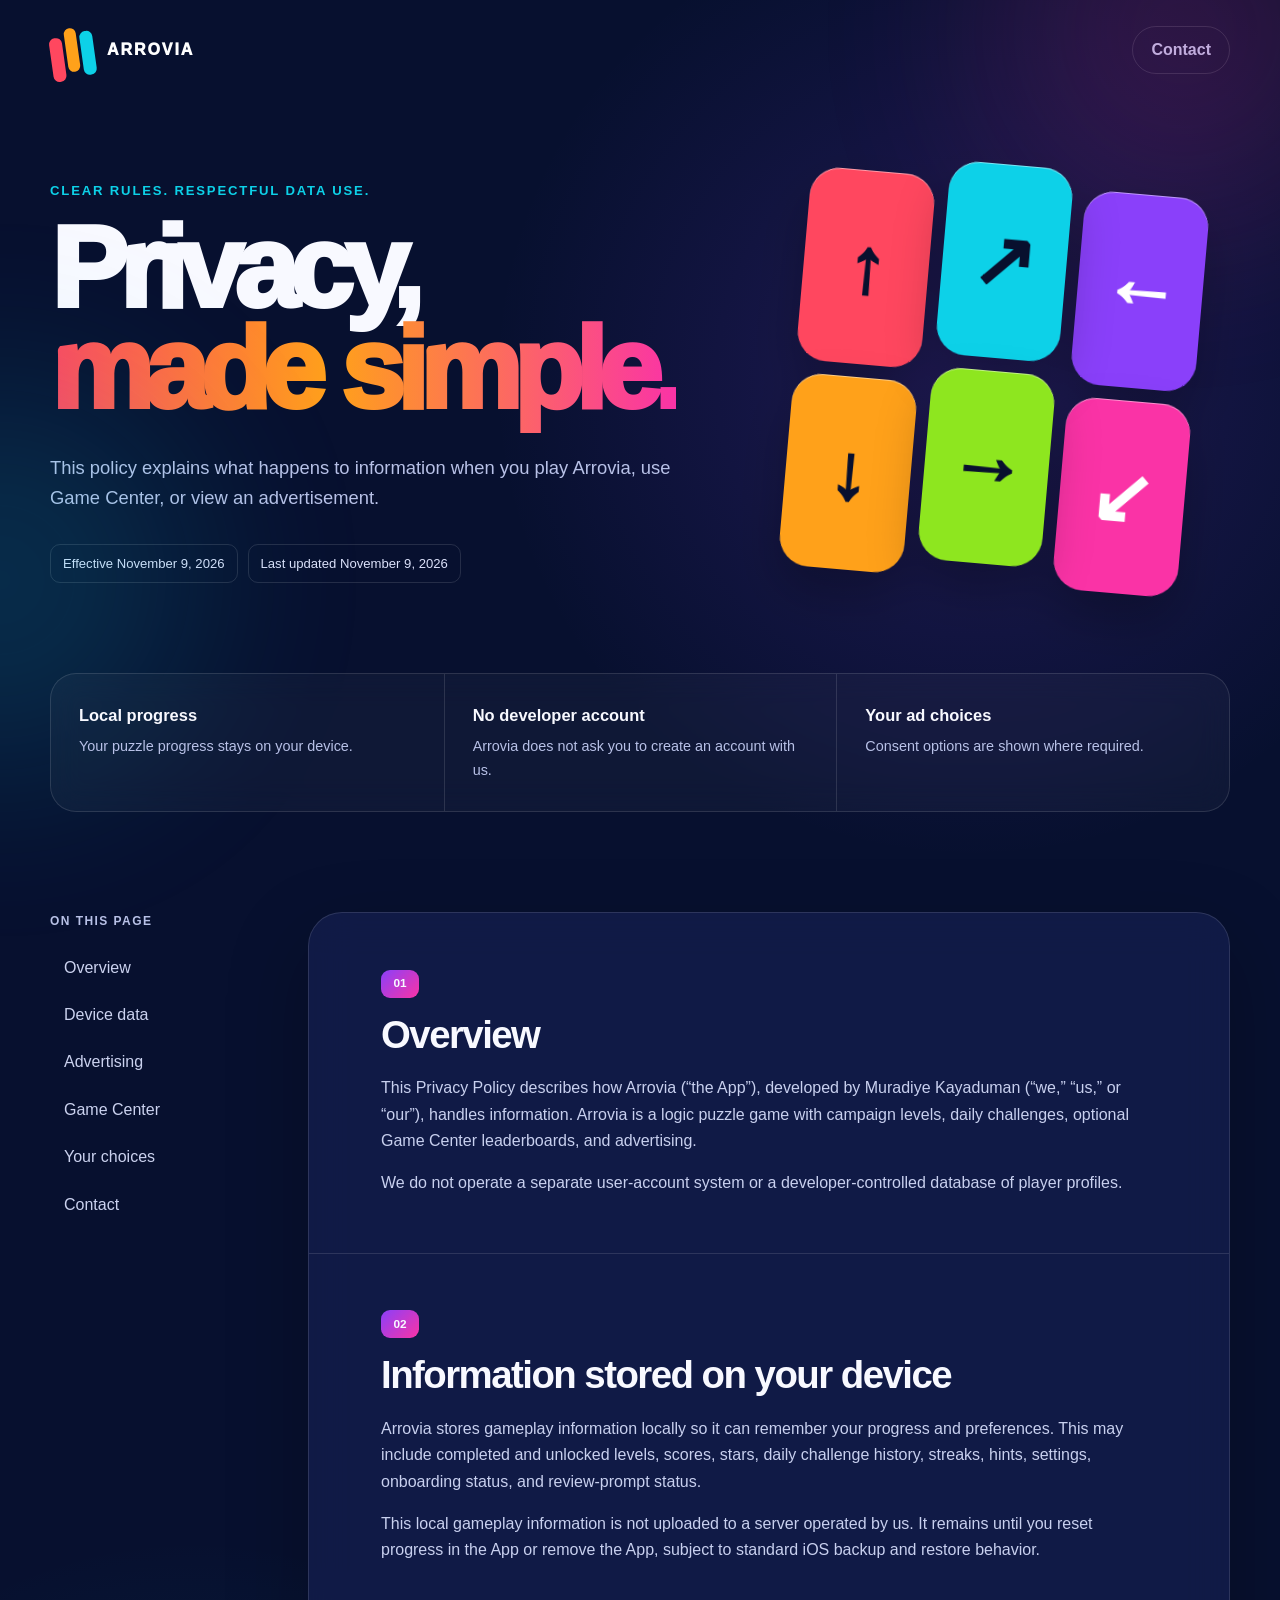
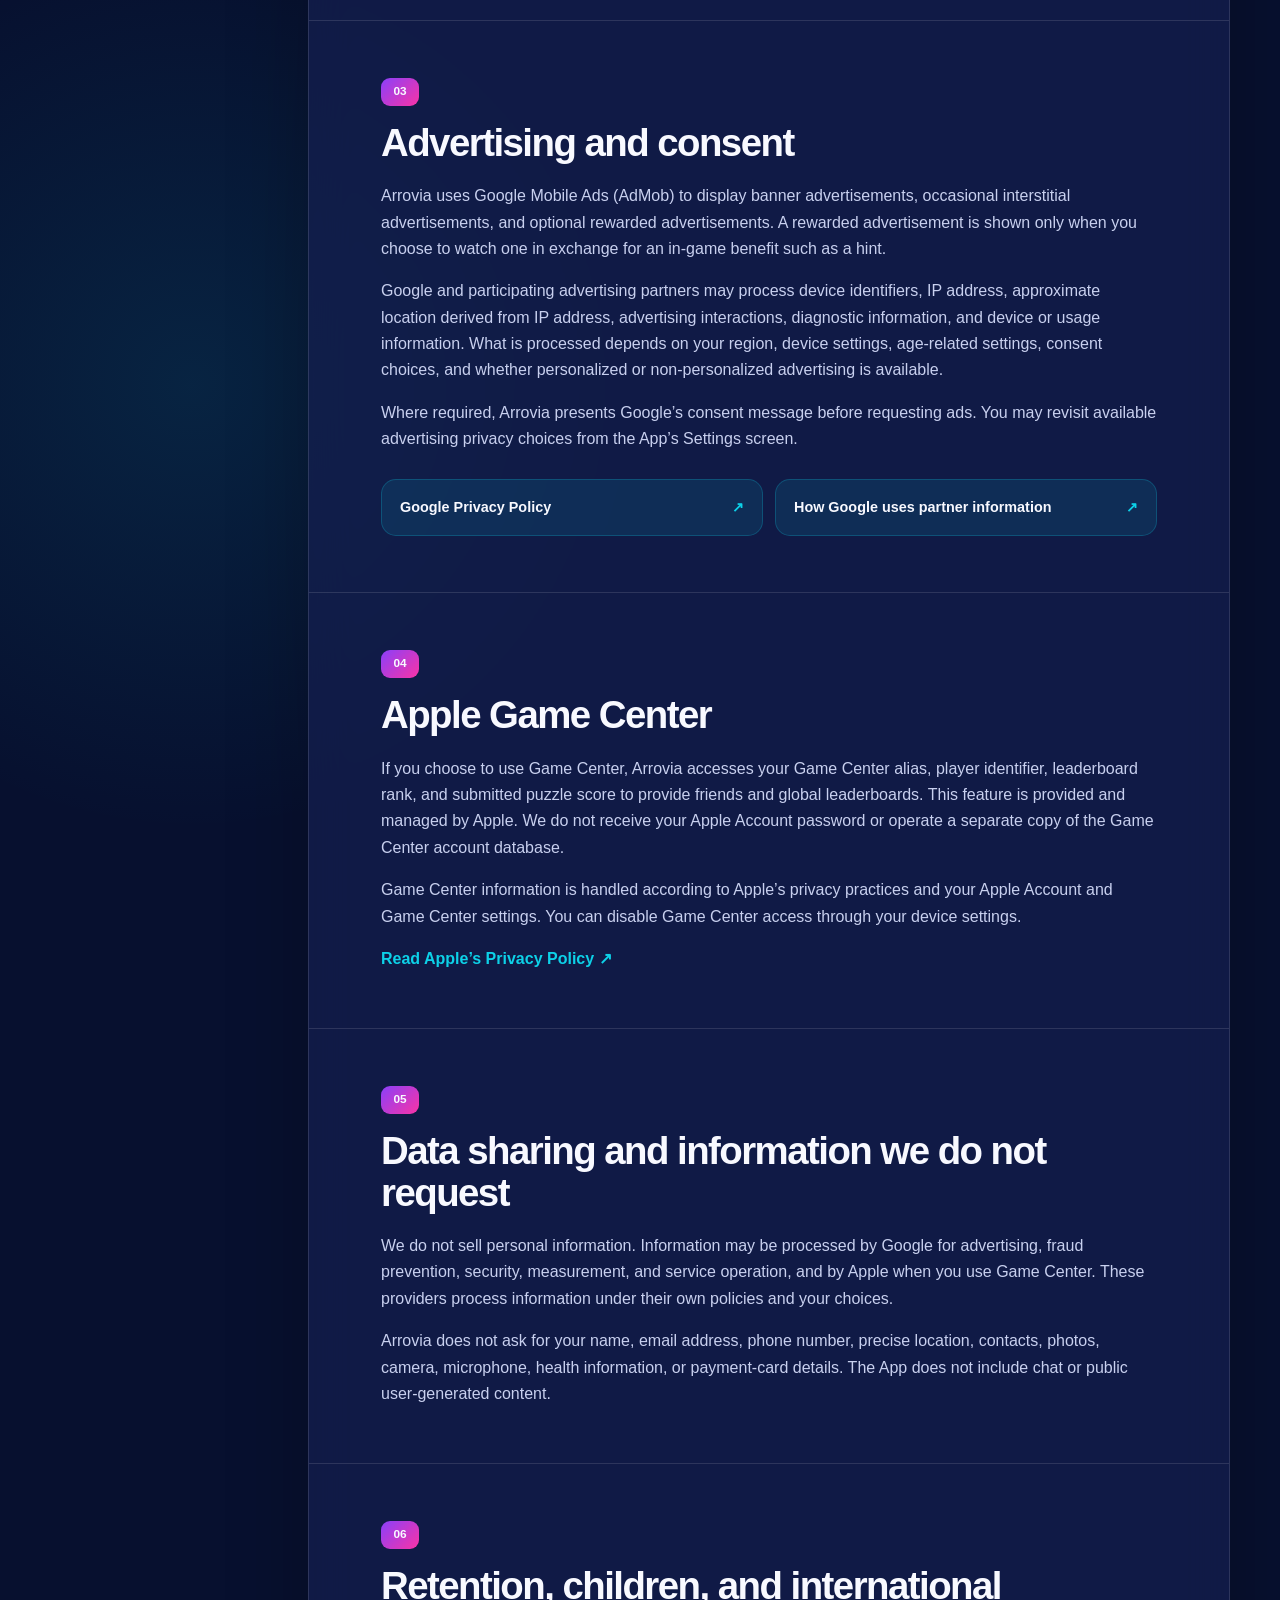
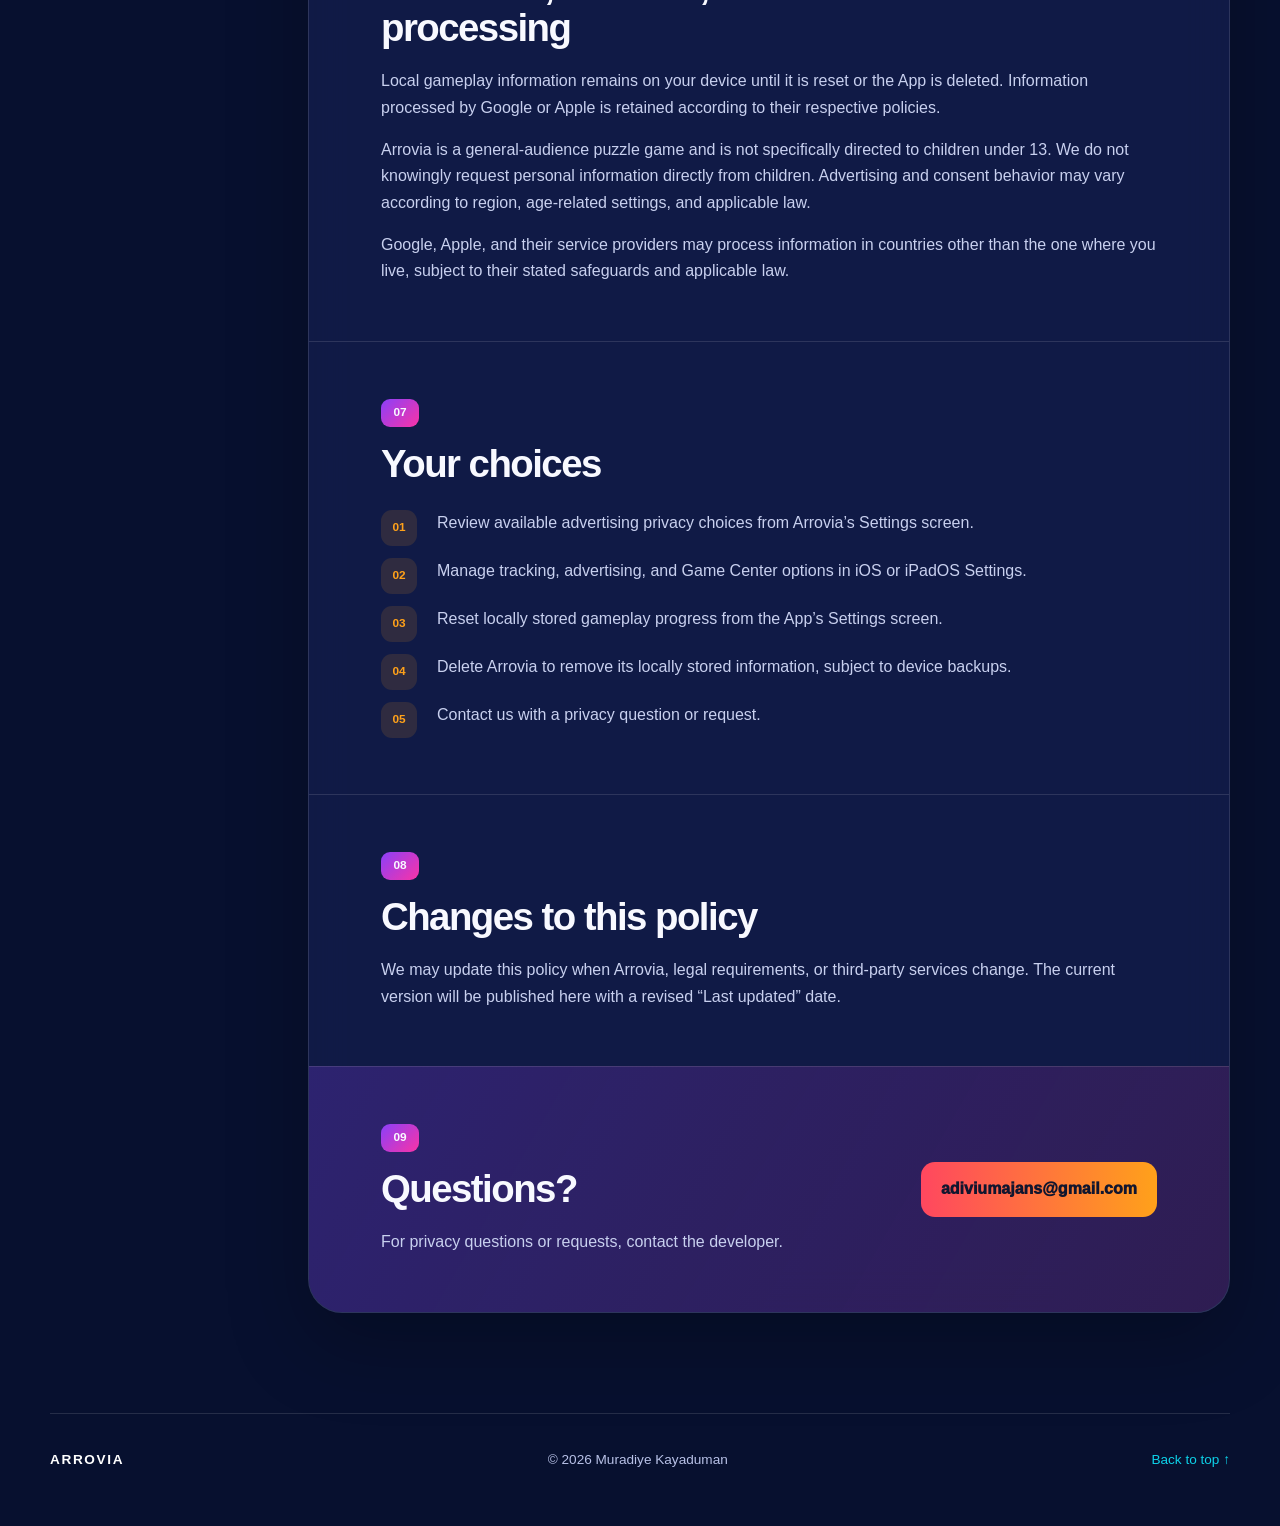
==== privacy.html @ 189f54a1 "Add files via upload Add Arrovia privacy policy" ====
<!doctype html>
<html lang="en">
<head>
  <meta charset="utf-8">
  <meta name="viewport" content="width=device-width, initial-scale=1">
  <meta name="description" content="Privacy Policy for Arrovia, the colorful daily logic puzzle for iPhone and iPad.">
  <meta name="theme-color" content="#07102f">
  <title>Privacy Policy — Arrovia</title>
  <link rel="stylesheet" href="styles.css">
</head>
<body>
  <div class="glow glow-one" aria-hidden="true"></div>
  <div class="glow glow-two" aria-hidden="true"></div>

  <header class="site-header">
    <a class="brand" href="#top" aria-label="Arrovia privacy policy home">
      <span class="brand-mark" aria-hidden="true">
        <i></i><i></i><i></i>
      </span>
      <span>ARROVIA</span>
    </a>
    <a class="contact-link" href="mailto:adiviumajans@gmail.com">Contact</a>
  </header>

  <main id="top">
    <section class="hero">
      <div class="hero-copy">
        <p class="eyebrow">Clear rules. Respectful data use.</p>
        <h1>Privacy,<br><span>made simple.</span></h1>
        <p class="hero-text">This policy explains what happens to information when you play Arrovia, use Game Center, or view an advertisement.</p>
        <div class="date-row">
          <span>Effective November 9, 2026</span>
          <span>Last updated November 9, 2026</span>
        </div>
      </div>

      <div class="puzzle-art" aria-label="Colorful Arrovia puzzle illustration">
        <div class="tile coral">↑</div>
        <div class="tile cyan">↗</div>
        <div class="tile violet">←</div>
        <div class="tile orange">↓</div>
        <div class="tile lime">→</div>
        <div class="tile pink">↙</div>
      </div>
    </section>

    <section class="quick-facts" aria-label="Privacy at a glance">
      <article><strong>Local progress</strong><span>Your puzzle progress stays on your device.</span></article>
      <article><strong>No developer account</strong><span>Arrovia does not ask you to create an account with us.</span></article>
      <article><strong>Your ad choices</strong><span>Consent options are shown where required.</span></article>
    </section>

    <div class="policy-layout">
      <aside>
        <p>On this page</p>
        <nav aria-label="Privacy policy sections">
          <a href="#overview">Overview</a>
          <a href="#local-data">Device data</a>
          <a href="#advertising">Advertising</a>
          <a href="#game-center">Game Center</a>
          <a href="#choices">Your choices</a>
          <a href="#contact">Contact</a>
        </nav>
      </aside>

      <article class="policy-card">
        <section id="overview">
          <span class="section-number">01</span>
          <h2>Overview</h2>
          <p>This Privacy Policy describes how Arrovia (“the App”), developed by Muradiye Kayaduman (“we,” “us,” or “our”), handles information. Arrovia is a logic puzzle game with campaign levels, daily challenges, optional Game Center leaderboards, and advertising.</p>
          <p>We do not operate a separate user-account system or a developer-controlled database of player profiles.</p>
        </section>

        <section id="local-data">
          <span class="section-number">02</span>
          <h2>Information stored on your device</h2>
          <p>Arrovia stores gameplay information locally so it can remember your progress and preferences. This may include completed and unlocked levels, scores, stars, daily challenge history, streaks, hints, settings, onboarding status, and review-prompt status.</p>
          <p>This local gameplay information is not uploaded to a server operated by us. It remains until you reset progress in the App or remove the App, subject to standard iOS backup and restore behavior.</p>
        </section>

        <section id="advertising">
          <span class="section-number">03</span>
          <h2>Advertising and consent</h2>
          <p>Arrovia uses Google Mobile Ads (AdMob) to display banner advertisements, occasional interstitial advertisements, and optional rewarded advertisements. A rewarded advertisement is shown only when you choose to watch one in exchange for an in-game benefit such as a hint.</p>
          <p>Google and participating advertising partners may process device identifiers, IP address, approximate location derived from IP address, advertising interactions, diagnostic information, and device or usage information. What is processed depends on your region, device settings, age-related settings, consent choices, and whether personalized or non-personalized advertising is available.</p>
          <p>Where required, Arrovia presents Google’s consent message before requesting ads. You may revisit available advertising privacy choices from the App’s Settings screen.</p>
          <div class="link-panel">
            <a href="https://policies.google.com/privacy" rel="noopener noreferrer">Google Privacy Policy <span>↗</span></a>
            <a href="https://policies.google.com/technologies/partner-sites" rel="noopener noreferrer">How Google uses partner information <span>↗</span></a>
          </div>
        </section>

        <section id="game-center">
          <span class="section-number">04</span>
          <h2>Apple Game Center</h2>
          <p>If you choose to use Game Center, Arrovia accesses your Game Center alias, player identifier, leaderboard rank, and submitted puzzle score to provide friends and global leaderboards. This feature is provided and managed by Apple. We do not receive your Apple Account password or operate a separate copy of the Game Center account database.</p>
          <p>Game Center information is handled according to Apple’s privacy practices and your Apple Account and Game Center settings. You can disable Game Center access through your device settings.</p>
          <p><a class="text-link" href="https://www.apple.com/legal/privacy/" rel="noopener noreferrer">Read Apple’s Privacy Policy <span>↗</span></a></p>
        </section>

        <section id="sharing">
          <span class="section-number">05</span>
          <h2>Data sharing and information we do not request</h2>
          <p>We do not sell personal information. Information may be processed by Google for advertising, fraud prevention, security, measurement, and service operation, and by Apple when you use Game Center. These providers process information under their own policies and your choices.</p>
          <p>Arrovia does not ask for your name, email address, phone number, precise location, contacts, photos, camera, microphone, health information, or payment-card details. The App does not include chat or public user-generated content.</p>
        </section>

        <section id="retention">
          <span class="section-number">06</span>
          <h2>Retention, children, and international processing</h2>
          <p>Local gameplay information remains on your device until it is reset or the App is deleted. Information processed by Google or Apple is retained according to their respective policies.</p>
          <p>Arrovia is a general-audience puzzle game and is not specifically directed to children under 13. We do not knowingly request personal information directly from children. Advertising and consent behavior may vary according to region, age-related settings, and applicable law.</p>
          <p>Google, Apple, and their service providers may process information in countries other than the one where you live, subject to their stated safeguards and applicable law.</p>
        </section>

        <section id="choices">
          <span class="section-number">07</span>
          <h2>Your choices</h2>
          <ul class="choice-list">
            <li><span>01</span>Review available advertising privacy choices from Arrovia’s Settings screen.</li>
            <li><span>02</span>Manage tracking, advertising, and Game Center options in iOS or iPadOS Settings.</li>
            <li><span>03</span>Reset locally stored gameplay progress from the App’s Settings screen.</li>
            <li><span>04</span>Delete Arrovia to remove its locally stored information, subject to device backups.</li>
            <li><span>05</span>Contact us with a privacy question or request.</li>
          </ul>
        </section>

        <section id="changes">
          <span class="section-number">08</span>
          <h2>Changes to this policy</h2>
          <p>We may update this policy when Arrovia, legal requirements, or third-party services change. The current version will be published here with a revised “Last updated” date.</p>
        </section>

        <section id="contact" class="contact-card">
          <div>
            <span class="section-number">09</span>
            <h2>Questions?</h2>
            <p>For privacy questions or requests, contact the developer.</p>
          </div>
          <a href="mailto:adiviumajans@gmail.com">adiviumajans@gmail.com</a>
        </section>
      </article>
    </div>
  </main>

  <footer>
    <strong>ARROVIA</strong>
    <span>© 2026 Muradiye Kayaduman</span>
    <a href="#top">Back to top ↑</a>
  </footer>
</body>
</html>
---- styles.css ----
:root {
  --bg: #07102f;
  --panel: rgba(21, 31, 79, 0.72);
  --panel-strong: #111b4a;
  --text: #f8f9ff;
  --muted: #b8c1e7;
  --coral: #ff475f;
  --orange: #ffa11a;
  --cyan: #0dd1e8;
  --violet: #8a40fa;
  --lime: #8ee61f;
  --pink: #fa33a6;
  --line: rgba(255, 255, 255, 0.12);
}

* { box-sizing: border-box; }
html { scroll-behavior: smooth; }
body {
  margin: 0;
  min-width: 320px;
  color: var(--text);
  background:
    radial-gradient(circle at 76% 8%, rgba(138, 64, 250, 0.18), transparent 30rem),
    radial-gradient(circle at 15% 42%, rgba(13, 209, 232, 0.10), transparent 28rem),
    var(--bg);
  font-family: Inter, ui-rounded, "SF Pro Rounded", -apple-system, BlinkMacSystemFont, "Segoe UI", sans-serif;
  line-height: 1.65;
}

a { color: inherit; }
.glow { position: fixed; width: 24rem; height: 24rem; border-radius: 50%; filter: blur(100px); pointer-events: none; opacity: .16; }
.glow-one { top: -10rem; right: -6rem; background: var(--pink); }
.glow-two { bottom: 8rem; left: -12rem; background: var(--cyan); }

.site-header {
  width: min(1180px, calc(100% - 40px));
  margin: 0 auto;
  padding: 26px 0;
  display: flex;
  align-items: center;
  justify-content: space-between;
}
.brand { display: inline-flex; align-items: center; gap: 13px; color: white; text-decoration: none; font-weight: 950; letter-spacing: .12em; }
.brand-mark { width: 44px; height: 44px; display: grid; grid-template-columns: repeat(3, 1fr); gap: 3px; transform: rotate(-8deg); }
.brand-mark i { border-radius: 6px; }
.brand-mark i:nth-child(1) { background: var(--coral); transform: translateY(8px); }
.brand-mark i:nth-child(2) { background: var(--orange); }
.brand-mark i:nth-child(3) { background: var(--cyan); transform: translateY(5px); }
.contact-link { padding: 10px 18px; border: 1px solid var(--line); border-radius: 999px; text-decoration: none; color: var(--muted); font-weight: 750; }
.contact-link:hover { color: white; border-color: rgba(255,255,255,.35); }

main, footer { width: min(1180px, calc(100% - 40px)); margin-inline: auto; }
.hero { min-height: 560px; padding: 80px 0 90px; display: grid; grid-template-columns: 1.15fr .85fr; gap: 70px; align-items: center; }
.eyebrow { margin: 0 0 16px; color: var(--cyan); font-size: .82rem; font-weight: 900; letter-spacing: .14em; text-transform: uppercase; }
h1 { margin: 0; max-width: 760px; font-size: clamp(4rem, 9vw, 7.7rem); line-height: .88; letter-spacing: -.075em; font-weight: 950; }
h1 span { background: linear-gradient(90deg, var(--coral), var(--orange) 45%, var(--pink)); -webkit-background-clip: text; background-clip: text; color: transparent; }
.hero-text { max-width: 700px; margin: 32px 0 0; color: var(--muted); font-size: 1.15rem; }
.date-row { margin-top: 30px; display: flex; flex-wrap: wrap; gap: 10px; }
.date-row span { padding: 8px 12px; border: 1px solid var(--line); border-radius: 10px; color: #dce1fa; font-size: .82rem; }

.puzzle-art { width: min(100%, 400px); aspect-ratio: 1; margin-inline: auto; display: grid; grid-template-columns: repeat(3, 1fr); gap: 13px; transform: rotate(5deg); }
.tile { display: grid; place-items: center; border-radius: 30px; color: #08102e; font-size: clamp(2.4rem, 6vw, 4.8rem); font-weight: 950; box-shadow: 0 25px 50px rgba(0,0,0,.25), inset 0 1px rgba(255,255,255,.45); }
.tile:nth-child(2), .tile:nth-child(5) { transform: translateY(-18px); }
.coral { background: var(--coral); }.orange { background: var(--orange); }.cyan { background: var(--cyan); }
.violet { background: var(--violet); color: white; }.lime { background: var(--lime); }.pink { background: var(--pink); color: white; }

.quick-facts { display: grid; grid-template-columns: repeat(3, 1fr); border: 1px solid var(--line); border-radius: 26px; overflow: hidden; background: rgba(255,255,255,.035); backdrop-filter: blur(16px); }
.quick-facts article { padding: 28px; }
.quick-facts article + article { border-left: 1px solid var(--line); }
.quick-facts strong, .quick-facts span { display: block; }
.quick-facts strong { margin-bottom: 6px; font-size: 1.03rem; }
.quick-facts span { color: var(--muted); font-size: .9rem; }

.policy-layout { padding: 100px 0; display: grid; grid-template-columns: 210px minmax(0, 1fr); gap: 48px; align-items: start; }
aside { position: sticky; top: 28px; }
aside p { margin: 0 0 14px; color: var(--muted); font-size: .75rem; font-weight: 850; letter-spacing: .12em; text-transform: uppercase; }
aside nav { display: grid; gap: 3px; }
aside a { padding: 9px 12px; color: #cbd2ef; text-decoration: none; border-left: 2px solid transparent; }
aside a:hover { color: white; border-color: var(--cyan); background: rgba(255,255,255,.04); }

.policy-card { border: 1px solid var(--line); border-radius: 34px; background: var(--panel); box-shadow: 0 30px 80px rgba(0,0,0,.25); backdrop-filter: blur(20px); overflow: hidden; }
.policy-card > section { padding: 56px clamp(26px, 6vw, 72px); scroll-margin-top: 20px; }
.policy-card > section + section { border-top: 1px solid var(--line); }
.section-number { display: inline-grid; place-items: center; min-width: 38px; height: 28px; padding: 0 9px; border-radius: 9px; background: linear-gradient(135deg, var(--violet), var(--pink)); font-weight: 900; font-size: .74rem; }
h2 { margin: 16px 0 20px; font-size: clamp(1.75rem, 3vw, 2.65rem); line-height: 1.08; letter-spacing: -.04em; }
.policy-card p { color: #c8d0ef; }
.policy-card p:last-child { margin-bottom: 0; }
.text-link { color: var(--cyan); text-decoration: none; font-weight: 800; }
.link-panel { margin-top: 26px; display: grid; grid-template-columns: 1fr 1fr; gap: 12px; }
.link-panel a { padding: 16px 18px; border-radius: 15px; background: rgba(13,209,232,.10); border: 1px solid rgba(13,209,232,.22); text-decoration: none; font-weight: 800; font-size: .9rem; }
.link-panel a span { float: right; color: var(--cyan); }
.choice-list { margin: 26px 0 0; padding: 0; display: grid; gap: 12px; list-style: none; }
.choice-list li { display: grid; grid-template-columns: 42px 1fr; gap: 14px; align-items: start; color: #c8d0ef; }
.choice-list li span { width: 36px; height: 36px; display: grid; place-items: center; border-radius: 11px; background: rgba(255,161,26,.13); color: var(--orange); font-size: .74rem; font-weight: 900; }
.contact-card { display: flex; justify-content: space-between; gap: 30px; align-items: center; background: linear-gradient(120deg, rgba(138,64,250,.23), rgba(250,51,166,.13)); }
.contact-card a { padding: 14px 20px; border-radius: 14px; background: linear-gradient(90deg, var(--coral), var(--orange)); color: #11162f; text-decoration: none; font-weight: 950; white-space: nowrap; }

footer { padding: 35px 0 55px; border-top: 1px solid var(--line); display: flex; gap: 20px; justify-content: space-between; color: var(--muted); font-size: .85rem; }
footer strong { color: white; letter-spacing: .12em; }
footer a { color: var(--cyan); text-decoration: none; }

@media (max-width: 820px) {
  .hero { grid-template-columns: 1fr; padding-top: 55px; }
  .puzzle-art { max-width: 330px; }
  .quick-facts { grid-template-columns: 1fr; }
  .quick-facts article + article { border-left: 0; border-top: 1px solid var(--line); }
  .policy-layout { grid-template-columns: 1fr; padding-top: 70px; }
  aside { display: none; }
  .link-panel { grid-template-columns: 1fr; }
  .contact-card { align-items: flex-start; flex-direction: column; }
}

@media (max-width: 560px) {
  .site-header, main, footer { width: min(100% - 26px, 1180px); }
  .site-header { padding-top: 18px; }
  h1 { font-size: clamp(3.6rem, 19vw, 5.5rem); }
  .hero { min-height: 0; padding-bottom: 65px; }
  .puzzle-art { gap: 8px; }
  .tile { border-radius: 20px; }
  .policy-card { border-radius: 25px; }
  .policy-card > section { padding-block: 42px; }
  footer { flex-direction: column; }
}

@media (prefers-reduced-motion: reduce) { html { scroll-behavior: auto; } }
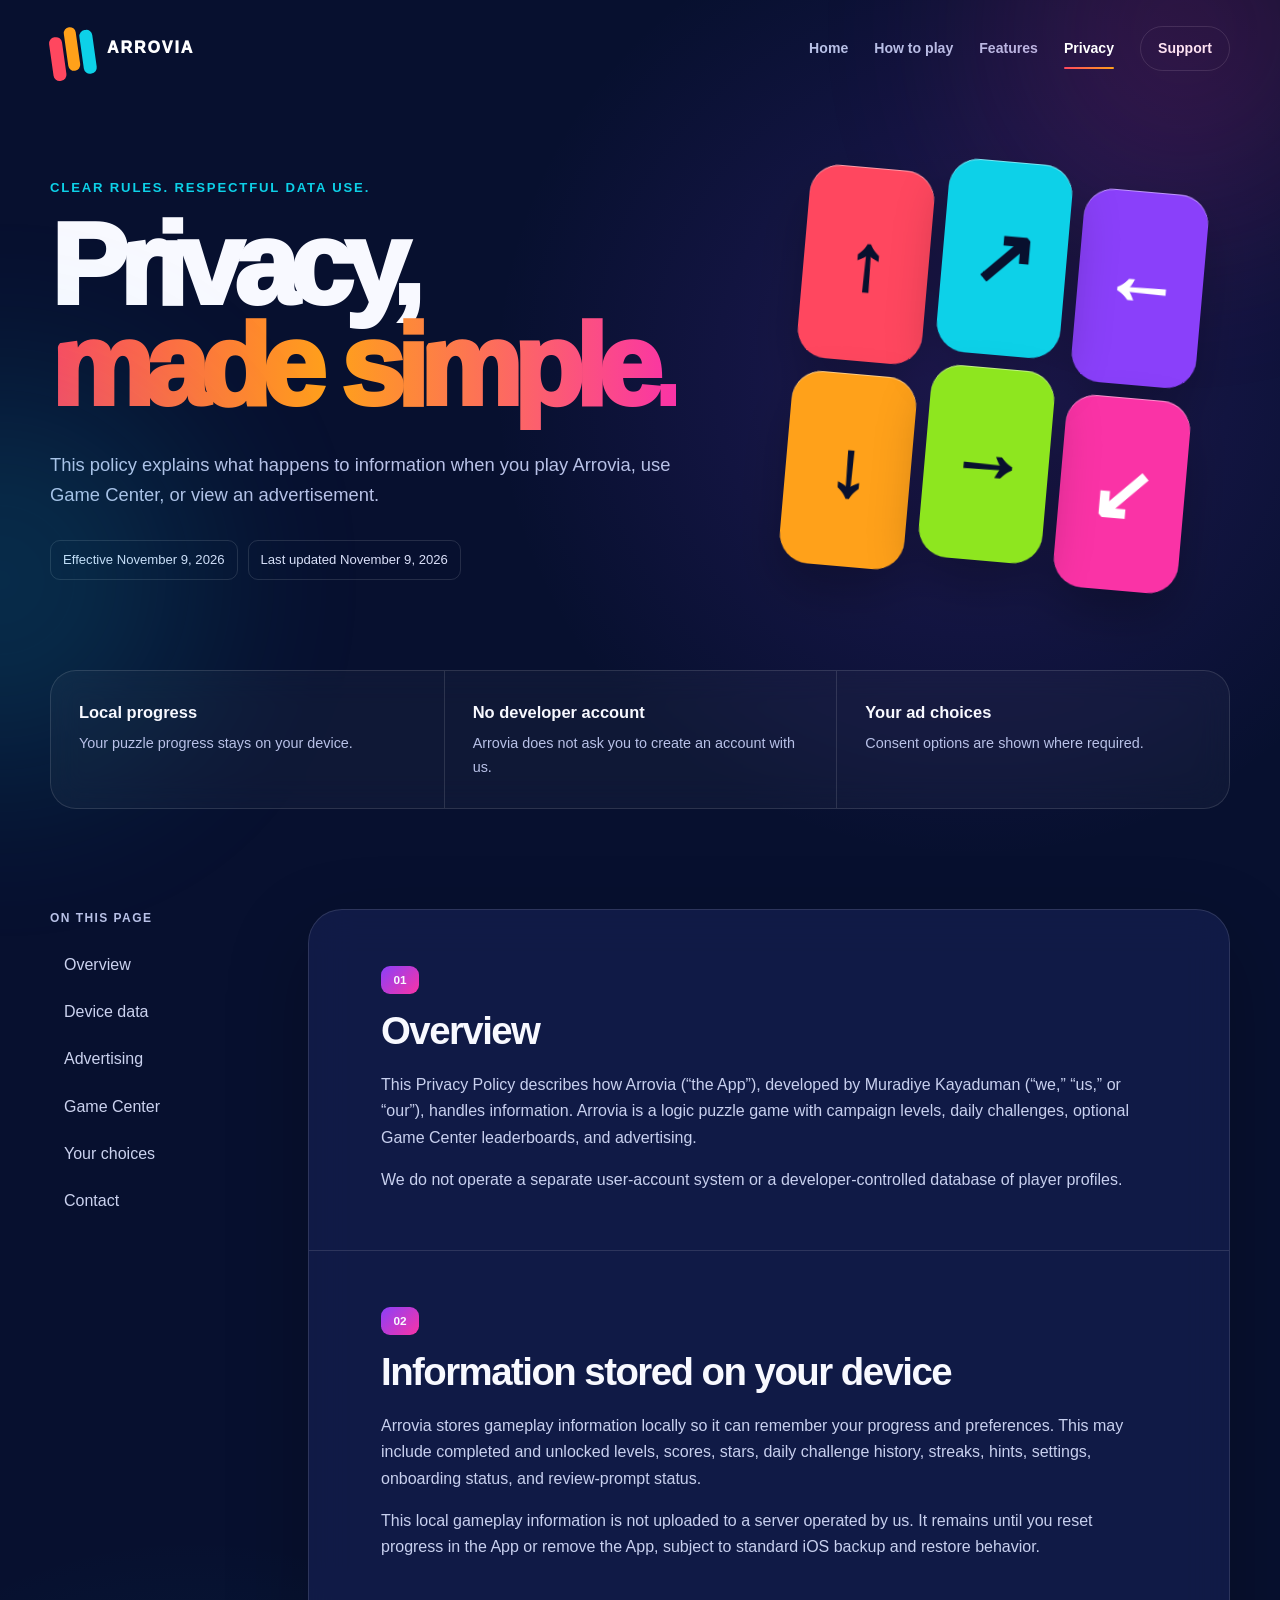
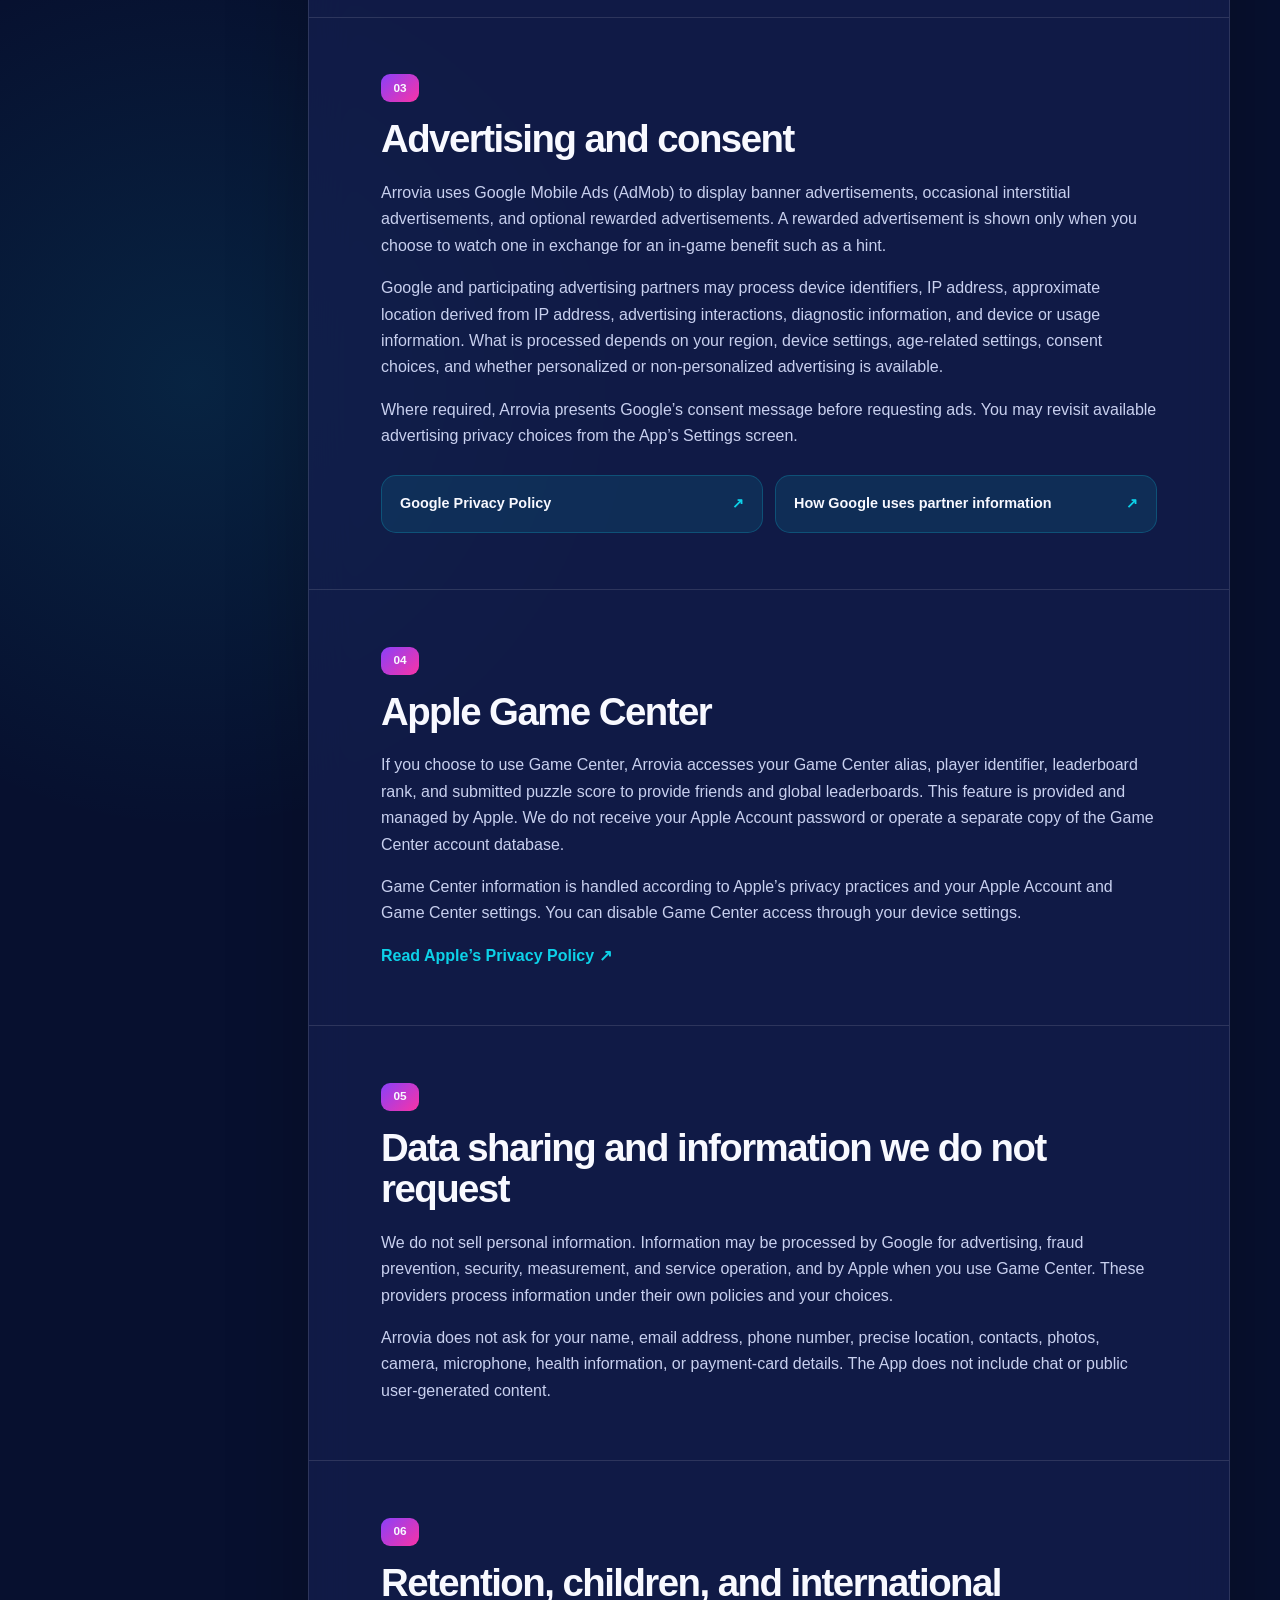
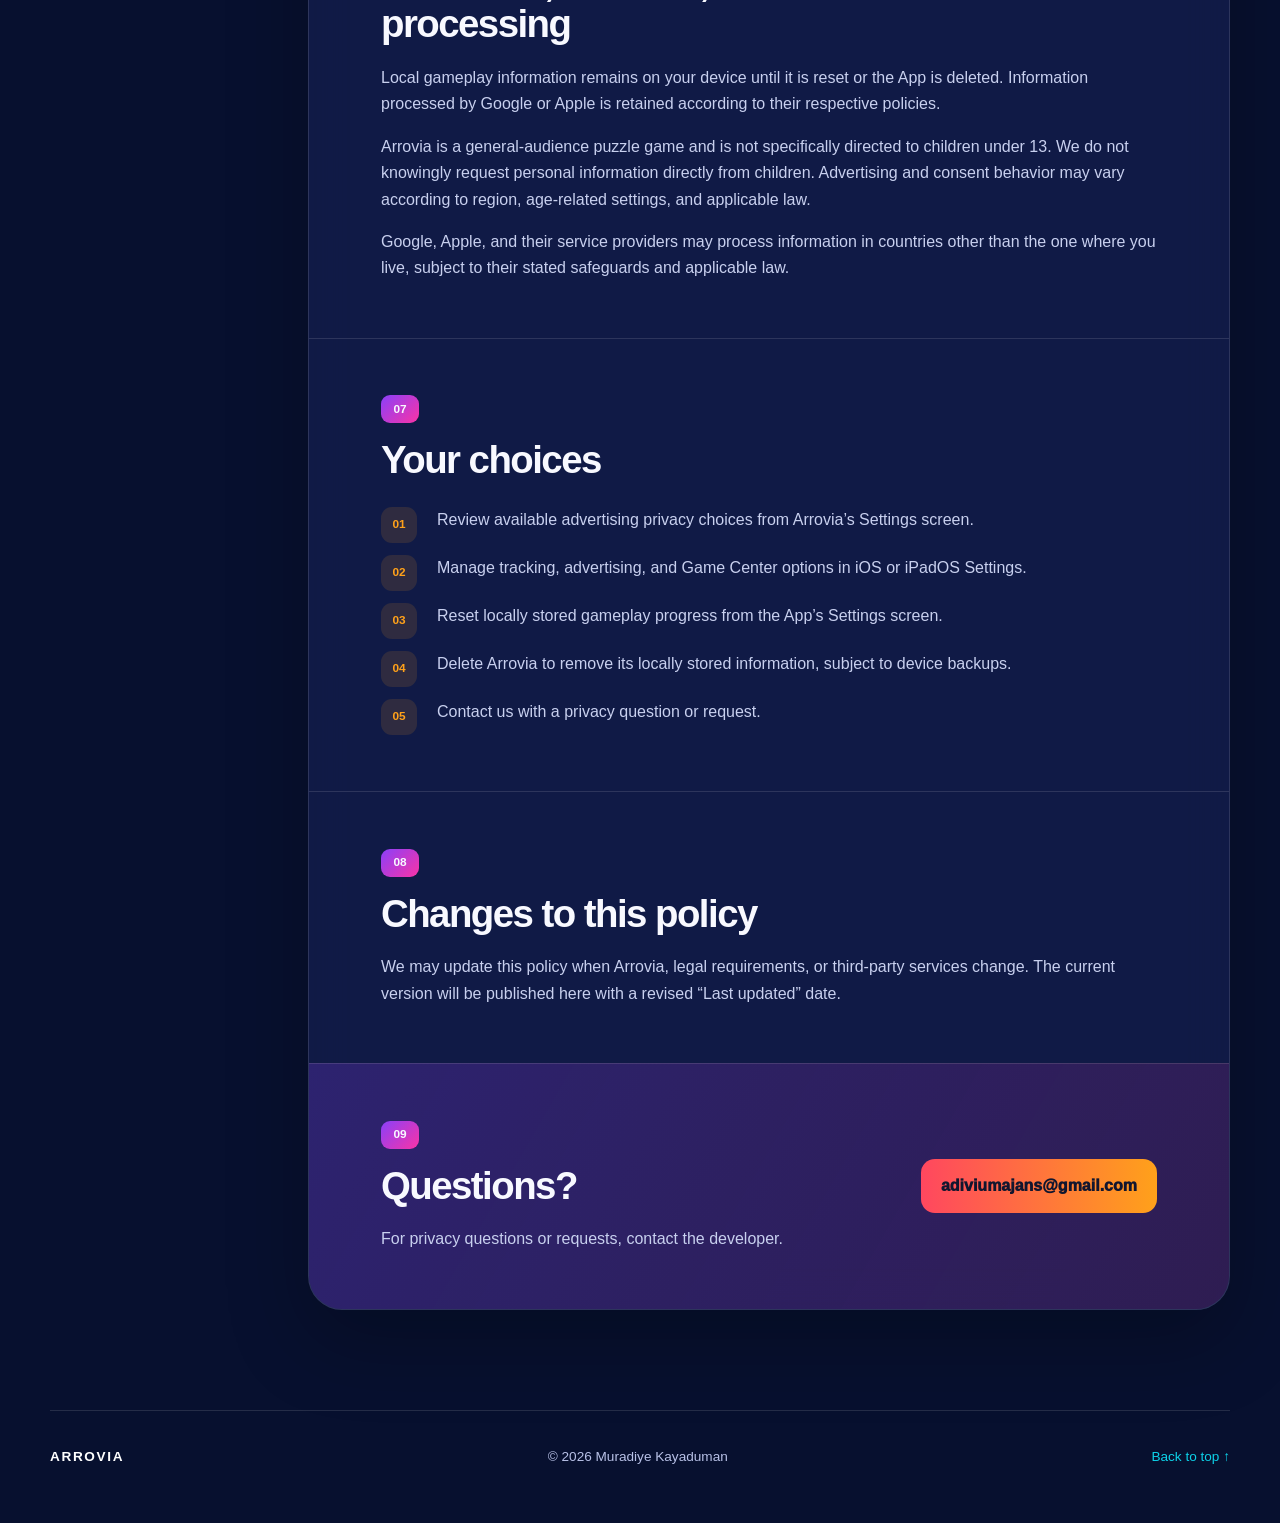
==== commit 47dafd53: "Add files via upload" ====
--- a/privacy.html
+++ b/privacy.html
@@ -13,13 +13,19 @@
   <div class="glow glow-two" aria-hidden="true"></div>
 
   <header class="site-header">
-    <a class="brand" href="#top" aria-label="Arrovia privacy policy home">
+    <a class="brand" href="index.html" aria-label="Arrovia home">
       <span class="brand-mark" aria-hidden="true">
         <i></i><i></i><i></i>
       </span>
       <span>ARROVIA</span>
     </a>
-    <a class="contact-link" href="mailto:adiviumajans@gmail.com">Contact</a>
+    <nav class="landing-nav" aria-label="Main navigation">
+      <a class="home-link" href="index.html">Home</a>
+      <a class="section-link" href="index.html#how">How to play</a>
+      <a class="section-link" href="index.html#features">Features</a>
+      <a class="current-link" href="privacy.html" aria-current="page">Privacy</a>
+      <a class="nav-button" href="support.html">Support</a>
+    </nav>
   </header>
 
   <main id="top">
--- a/styles.css
+++ b/styles.css
@@ -98,6 +98,7 @@
 footer { padding: 35px 0 55px; border-top: 1px solid var(--line); display: flex; gap: 20px; justify-content: space-between; color: var(--muted); font-size: .85rem; }
 footer strong { color: white; letter-spacing: .12em; }
 footer a { color: var(--cyan); text-decoration: none; }
+.footer-links { display: flex; flex-wrap: wrap; gap: 18px; }
 
 @media (max-width: 820px) {
   .hero { grid-template-columns: 1fr; padding-top: 55px; }
@@ -122,4 +123,153 @@
   footer { flex-direction: column; }
 }
 
+/* Support page */
+.support-hero { min-height: 560px; padding: 70px 0 95px; display: grid; grid-template-columns: 1.2fr .8fr; gap: 70px; align-items: center; }
+.support-hero h1 { font-size: clamp(3.8rem, 8vw, 7rem); }
+.support-symbol { position: relative; width: min(360px, 85vw); aspect-ratio: 1; margin-inline: auto; display: grid; place-items: center; border: 1px solid var(--line); border-radius: 42%; background: linear-gradient(145deg, rgba(138,64,250,.32), rgba(13,209,232,.16)); box-shadow: 0 40px 90px rgba(0,0,0,.3); transform: rotate(5deg); }
+.support-symbol span { width: 160px; height: 160px; display: grid; place-items: center; border-radius: 40px; background: linear-gradient(135deg, var(--coral), var(--orange)); color: #10152f; font-size: 7rem; font-weight: 950; transform: rotate(-5deg); }
+.support-symbol i, .support-symbol b { position: absolute; font-style: normal; font-size: 2.5rem; }
+.support-symbol i { top: 12%; right: 13%; color: var(--cyan); }.support-symbol b { bottom: 12%; left: 13%; color: var(--pink); }
+.support-grid { display: grid; grid-template-columns: repeat(3, 1fr); gap: 16px; }
+.support-tile { min-height: 340px; padding: 30px; border: 1px solid var(--line); border-radius: 28px; background: rgba(255,255,255,.04); }
+.support-tile > span { width: 48px; height: 48px; display: grid; place-items: center; border-radius: 15px; color: #09102e; font-size: .8rem; font-weight: 950; }
+.support-tile h2 { margin: 75px 0 14px; font-size: 1.55rem; }
+.support-tile p { margin: 0; color: var(--muted); font-size: .92rem; }
+.coral-help > span { background: var(--coral); }.cyan-help > span { background: var(--cyan); }.violet-help > span { background: var(--violet); color: white; }
+.faq-section { padding: 130px 0; display: grid; grid-template-columns: .75fr 1.25fr; gap: 85px; align-items: start; }
+.faq-title h2 { margin: 0; font-size: clamp(2.8rem, 5vw, 5rem); }
+.faq-list { display: grid; gap: 10px; }
+.faq-list details { border: 1px solid var(--line); border-radius: 20px; background: rgba(255,255,255,.035); overflow: hidden; }
+.faq-list summary { padding: 22px 24px; cursor: pointer; font-weight: 850; }
+.faq-list details[open] summary { color: var(--cyan); }
+.faq-list details p { margin: 0; padding: 0 24px 24px; color: var(--muted); }
+.support-contact { margin-bottom: 85px; padding: clamp(32px, 6vw, 65px); display: grid; grid-template-columns: 1fr auto; gap: 50px; align-items: center; border: 1px solid rgba(255,255,255,.17); border-radius: 34px; background: linear-gradient(120deg, rgba(255,71,95,.22), rgba(138,64,250,.22), rgba(13,209,232,.15)); }
+.support-contact h2 { margin: 0 0 14px; font-size: clamp(2.2rem, 5vw, 4rem); }
+.support-contact p:last-child { max-width: 720px; margin-bottom: 0; color: var(--muted); }
+.support-contact > a { padding: 17px 22px; border-radius: 16px; background: linear-gradient(90deg, var(--coral), var(--orange)); color: #10152f; text-decoration: none; white-space: nowrap; font-weight: 950; }
+.support-contact > a span { margin-left: 18px; }
+
+@media (max-width: 900px) {
+  .support-hero, .faq-section { grid-template-columns: 1fr; }
+  .support-grid { grid-template-columns: 1fr; }
+  .support-tile { min-height: 280px; }
+  .support-contact { grid-template-columns: 1fr; }
+  .support-contact > a { width: fit-content; }
+}
+
+@media (max-width: 560px) {
+  .support-hero { min-height: 0; padding-top: 50px; }
+  .support-symbol { max-width: 290px; }
+  .support-symbol span { width: 130px; height: 130px; font-size: 5.5rem; }
+  .faq-section { padding-block: 90px; }
+}
+
 @media (prefers-reduced-motion: reduce) { html { scroll-behavior: auto; } }
+
+/* Landing page */
+.landing-nav { display: flex; align-items: center; gap: 26px; }
+.landing-nav a { color: var(--muted); text-decoration: none; font-size: .88rem; font-weight: 750; }
+.landing-nav a:hover { color: white; }
+.landing-nav .nav-button { padding: 10px 17px; border: 1px solid var(--line); border-radius: 999px; color: white; }
+.landing-nav .current-link { color: white; }
+.landing-nav a:not(.nav-button).current-link { position: relative; }
+.landing-nav a:not(.nav-button).current-link::after { content: ""; position: absolute; left: 0; right: 0; bottom: -9px; height: 2px; border-radius: 99px; background: linear-gradient(90deg, var(--coral), var(--orange)); }
+
+.launch-hero { min-height: 720px; padding: 62px 0 100px; display: grid; grid-template-columns: 1.05fr .95fr; gap: 70px; align-items: center; }
+.launch-copy > p:not(.eyebrow) { max-width: 670px; margin: 30px 0 0; color: var(--muted); font-size: 1.17rem; }
+.hero-actions { margin-top: 36px; display: flex; flex-wrap: wrap; gap: 13px; }
+.primary-button, .secondary-button { display: inline-flex; align-items: center; justify-content: center; gap: 18px; min-height: 54px; padding: 0 22px; border-radius: 16px; text-decoration: none; font-weight: 900; }
+.primary-button { color: #12152b; background: linear-gradient(90deg, var(--coral), var(--orange)); box-shadow: 0 16px 36px rgba(255,71,95,.22); }
+.primary-button span { font-size: 1.2rem; }
+.secondary-button { border: 1px solid var(--line); color: white; background: rgba(255,255,255,.035); }
+.hero-tags { margin-top: 32px; display: flex; flex-wrap: wrap; gap: 8px; }
+.hero-tags span { padding: 7px 11px; border: 1px solid var(--line); border-radius: 999px; color: #cdd4f2; font-size: .78rem; font-weight: 750; }
+
+.phone-scene { position: relative; min-height: 560px; display: grid; place-items: center; }
+.orbit { position: absolute; border: 1px solid rgba(255,255,255,.1); border-radius: 50%; }
+.orbit-one { width: 500px; height: 500px; }
+.orbit-two { width: 390px; height: 390px; border-style: dashed; transform: rotate(25deg); }
+.phone-shell { position: relative; z-index: 2; width: min(330px, 85vw); padding: 21px 18px 19px; border: 1px solid rgba(255,255,255,.2); border-radius: 47px; background: linear-gradient(160deg, #18225a, #090f30 72%); box-shadow: 0 45px 100px rgba(0,0,0,.45), inset 0 1px rgba(255,255,255,.13); transform: rotate(3deg); }
+.phone-topbar { display: flex; justify-content: space-between; align-items: center; padding: 12px 8px 14px; }
+.phone-topbar strong { font-size: .9rem; letter-spacing: .11em; }
+.phone-topbar span { color: var(--muted); font-size: .72rem; }
+.mini-progress { height: 5px; margin: 0 8px 22px; overflow: hidden; background: rgba(255,255,255,.08); border-radius: 99px; }
+.mini-progress i { display: block; width: 62%; height: 100%; border-radius: inherit; background: linear-gradient(90deg, var(--coral), var(--orange)); }
+.game-board { display: grid; grid-template-columns: repeat(3, 1fr); gap: 9px; }
+.game-board span { aspect-ratio: 1; display: grid; place-items: center; border-radius: 20px; color: #07102f; font-size: 2rem; font-weight: 950; box-shadow: inset 0 1px rgba(255,255,255,.4); }
+.game-board .violet, .game-board .pink { color: white; }
+.game-board .blocked { outline: 4px solid rgba(255,255,255,.12); outline-offset: -9px; }
+.phone-hint { margin-top: 15px; padding: 13px; display: flex; gap: 11px; align-items: center; border: 1px solid var(--line); border-radius: 17px; background: rgba(255,255,255,.045); }
+.phone-hint > span { width: 34px; height: 34px; display: grid; place-items: center; border-radius: 11px; color: #10162d; background: var(--orange); }
+.phone-hint strong, .phone-hint small { display: block; }
+.phone-hint strong { font-size: .78rem; }.phone-hint small { color: var(--muted); font-size: .65rem; }
+.floating-chip { position: absolute; z-index: 3; padding: 10px 14px; border: 1px solid var(--line); border-radius: 13px; background: rgba(13,20,57,.88); box-shadow: 0 16px 30px rgba(0,0,0,.25); backdrop-filter: blur(10px); font-size: .75rem; font-weight: 850; }
+.chip-one { top: 17%; left: 0; color: var(--orange); }.chip-two { right: -3%; bottom: 17%; color: var(--cyan); }
+
+.color-ribbon { width: 100%; padding: 22px 28px; display: flex; align-items: center; justify-content: center; gap: clamp(18px, 5vw, 65px); border-radius: 22px; background: linear-gradient(90deg, var(--coral), var(--pink), var(--violet), var(--cyan)); color: white; font-weight: 950; letter-spacing: .08em; text-transform: uppercase; box-shadow: 0 18px 50px rgba(138,64,250,.24); }
+.color-ribbon i { width: 6px; height: 6px; border-radius: 50%; background: white; opacity: .8; }
+
+.how-section { padding: 130px 0; }
+.section-title { display: grid; grid-template-columns: 1fr 1fr; gap: 30px 80px; align-items: end; }
+.section-title .eyebrow { grid-column: 1 / -1; margin-bottom: -12px; }
+.section-title h2, .feature-intro h2, .leader-copy h2, .final-cta h2 { margin: 0; font-size: clamp(2.8rem, 6vw, 5.5rem); line-height: .95; letter-spacing: -.065em; }
+.section-title > p:last-child { margin: 0; color: var(--muted); }
+.steps-grid { margin-top: 65px; display: grid; grid-template-columns: repeat(3, 1fr); gap: 16px; }
+.steps-grid article { position: relative; padding: 28px; min-height: 390px; border: 1px solid var(--line); border-radius: 28px; background: rgba(255,255,255,.035); overflow: hidden; }
+.step-number { color: var(--muted); font-size: .72rem; font-weight: 900; letter-spacing: .1em; }
+.steps-grid h3 { margin: 28px 0 9px; font-size: 1.35rem; }
+.steps-grid p { margin: 0; color: var(--muted); font-size: .9rem; }
+.step-demo { height: 170px; margin-top: 20px; position: relative; display: flex; align-items: center; justify-content: center; gap: 13px; }
+.step-demo b { width: 76px; height: 76px; display: grid; place-items: center; border-radius: 22px; color: #09102e; background: var(--cyan); font-size: 2.5rem; font-style: normal; }
+.scan-demo b:last-child { background: var(--coral); }.scan-demo em { width: 35px; border-top: 3px dashed rgba(255,255,255,.25); }
+.tap-demo b { background: var(--violet); color: white; }.tap-demo b:last-child { background: var(--orange); color: #09102e; }.tap-demo i { color: var(--muted); font-style: normal; }
+.clear-demo b { background: var(--lime); }.clear-demo i, .clear-demo em { position: absolute; color: var(--pink); font-style: normal; font-size: 1.5rem; }.clear-demo i { transform: translate(70px,-50px); }.clear-demo em { transform: translate(-65px,55px); color: var(--orange); }
+
+.feature-section { padding: 115px 0; display: grid; grid-template-columns: .8fr 1.2fr; gap: 80px; align-items: start; }
+.feature-intro { position: sticky; top: 40px; }
+.feature-stack { display: grid; gap: 14px; }
+.feature-row { padding: 27px; display: grid; grid-template-columns: 90px 1fr; gap: 20px; align-items: center; border: 1px solid var(--line); border-radius: 25px; background: rgba(255,255,255,.035); }
+.feature-row > span { width: 70px; height: 70px; display: grid; place-items: center; border-radius: 20px; font-size: 1.55rem; font-weight: 950; color: #09102e; }
+.feature-row h3 { margin: 0 0 6px; font-size: 1.17rem; }.feature-row p { margin: 0; color: var(--muted); font-size: .88rem; }
+.coral-row > span { background: var(--coral); }.cyan-row > span { background: var(--cyan); }.violet-row > span { background: var(--violet); color: white; }.lime-row > span { background: var(--lime); }
+
+.leaderboard-section { padding: 100px 0 140px; display: grid; grid-template-columns: 1fr 1fr; gap: 90px; align-items: center; }
+.rank-card { padding: 26px; border-radius: 29px; background: linear-gradient(150deg, #1a255f, #0c1337); border: 1px solid var(--line); box-shadow: 0 35px 80px rgba(0,0,0,.35); transform: rotate(-2deg); }
+.rank-head { padding: 4px 5px 20px; display: flex; justify-content: space-between; color: var(--muted); font-size: .78rem; }.rank-head strong { color: var(--cyan); }
+.rank-card ol { margin: 0; padding: 0; display: grid; gap: 8px; list-style: none; }
+.rank-card li { padding: 15px; display: grid; grid-template-columns: 36px 1fr auto; gap: 12px; align-items: center; border-radius: 15px; background: rgba(255,255,255,.045); }
+.rank-card li b { color: var(--orange); }.rank-card li em { color: var(--muted); font-size: .78rem; font-style: normal; }.rank-card li.you { background: linear-gradient(90deg, rgba(255,71,95,.2), rgba(255,161,26,.12)); outline: 1px solid rgba(255,161,26,.3); }
+.leader-copy > p:last-child { color: var(--muted); max-width: 500px; margin-top: 27px; }
+
+.final-cta { margin-bottom: 85px; padding: clamp(35px, 7vw, 75px); display: grid; grid-template-columns: 1.2fr .35fr .65fr; gap: 30px; align-items: center; border-radius: 35px; background: linear-gradient(120deg, rgba(255,71,95,.25), rgba(138,64,250,.24) 50%, rgba(13,209,232,.18)); border: 1px solid rgba(255,255,255,.17); overflow: hidden; }
+.cta-mark { font-size: clamp(5rem, 12vw, 10rem); line-height: 1; color: var(--orange); font-weight: 950; }
+.cta-links { display: grid; gap: 10px; }.cta-links a { padding: 13px 16px; border-radius: 14px; background: rgba(255,255,255,.08); text-decoration: none; text-align: center; font-weight: 850; font-size: .85rem; }
+
+@media (max-width: 900px) {
+  .landing-nav .section-link { display: none; }
+  .landing-nav { gap: 14px; }
+  .launch-hero, .feature-section, .leaderboard-section { grid-template-columns: 1fr; }
+  .feature-intro { position: static; }
+  .section-title { grid-template-columns: 1fr; }
+  .steps-grid { grid-template-columns: 1fr; }
+  .steps-grid article { min-height: 340px; }
+  .final-cta { grid-template-columns: 1fr; }
+  .cta-mark { display: none; }
+}
+
+@media (max-width: 560px) {
+  .site-header { flex-wrap: wrap; row-gap: 18px; }
+  .brand { font-size: .82rem; gap: 8px; }
+  .brand-mark { width: 34px; height: 34px; }
+  .landing-nav { width: 100%; justify-content: space-between; gap: 7px; padding-top: 13px; border-top: 1px solid var(--line); }
+  .landing-nav .section-link { display: inline; }
+  .landing-nav a { font-size: .67rem; }
+  .landing-nav .nav-button { padding: 7px 9px; font-size: .67rem; }
+  .launch-hero { padding-top: 50px; }
+  .phone-scene { min-height: 480px; }
+  .orbit-one { width: 360px; height: 360px; }.orbit-two { width: 300px; height: 300px; }
+  .floating-chip { display: none; }
+  .color-ribbon { gap: 13px; font-size: .67rem; padding-inline: 14px; }
+  .feature-row { grid-template-columns: 68px 1fr; padding: 20px; }
+  .feature-row > span { width: 58px; height: 58px; }
+}
